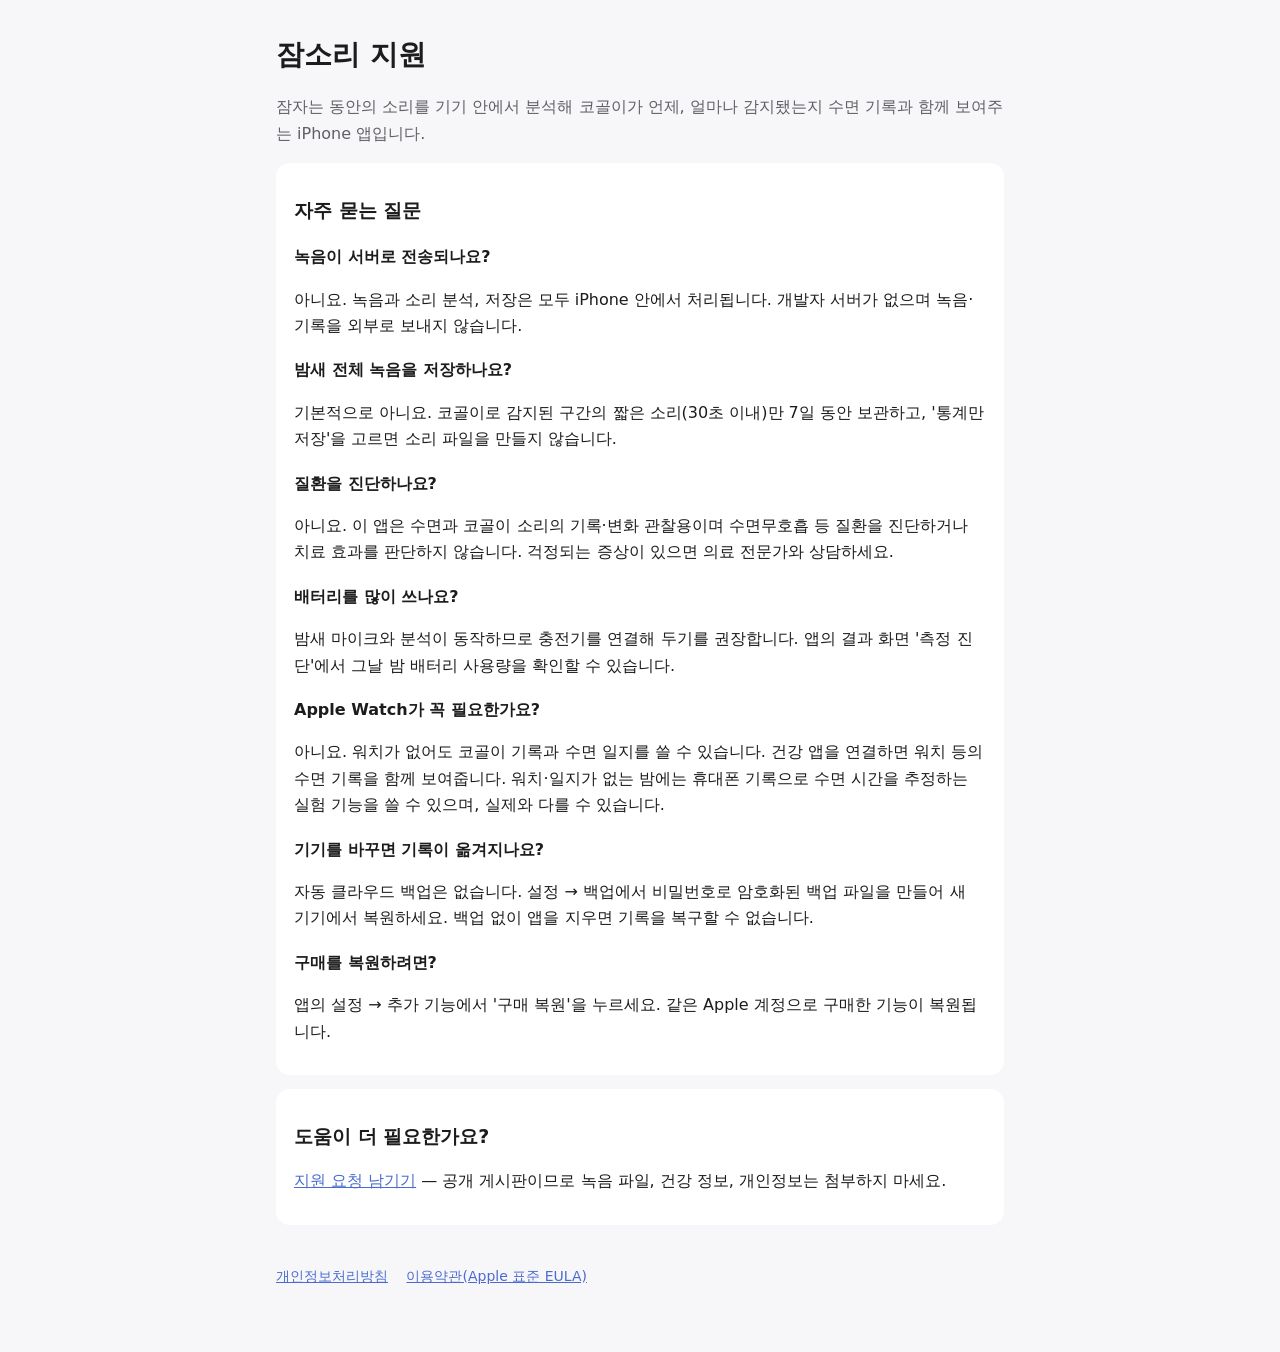
==== index.html @ ad4ef4db "Support and privacy pages for 잠소리" ====
<!doctype html>
<html lang="ko">
<head>
<meta charset="utf-8">
<meta name="viewport" content="width=device-width, initial-scale=1">
<title>잠소리 지원</title>
<link rel="stylesheet" href="styles.css">
</head>
<body>
<main>
  <h1>잠소리 지원</h1>
  <p class="lead">잠자는 동안의 소리를 기기 안에서 분석해 코골이가 언제, 얼마나 감지됐는지 수면 기록과 함께 보여주는 iPhone 앱입니다.</p>

  <section class="card">
    <h2>자주 묻는 질문</h2>
    <h3>녹음이 서버로 전송되나요?</h3>
    <p>아니요. 녹음과 소리 분석, 저장은 모두 iPhone 안에서 처리됩니다. 개발자 서버가 없으며 녹음·기록을 외부로 보내지 않습니다.</p>
    <h3>밤새 전체 녹음을 저장하나요?</h3>
    <p>기본적으로 아니요. 코골이로 감지된 구간의 짧은 소리(30초 이내)만 7일 동안 보관하고, '통계만 저장'을 고르면 소리 파일을 만들지 않습니다.</p>
    <h3>질환을 진단하나요?</h3>
    <p>아니요. 이 앱은 수면과 코골이 소리의 기록·변화 관찰용이며 수면무호흡 등 질환을 진단하거나 치료 효과를 판단하지 않습니다. 걱정되는 증상이 있으면 의료 전문가와 상담하세요.</p>
    <h3>배터리를 많이 쓰나요?</h3>
    <p>밤새 마이크와 분석이 동작하므로 충전기를 연결해 두기를 권장합니다. 앱의 결과 화면 '측정 진단'에서 그날 밤 배터리 사용량을 확인할 수 있습니다.</p>
    <h3>Apple Watch가 꼭 필요한가요?</h3>
    <p>아니요. 워치가 없어도 코골이 기록과 수면 일지를 쓸 수 있습니다. 건강 앱을 연결하면 워치 등의 수면 기록을 함께 보여줍니다. 워치·일지가 없는 밤에는 휴대폰 기록으로 수면 시간을 추정하는 실험 기능을 쓸 수 있으며, 실제와 다를 수 있습니다.</p>
    <h3>기기를 바꾸면 기록이 옮겨지나요?</h3>
    <p>자동 클라우드 백업은 없습니다. 설정 → 백업에서 비밀번호로 암호화된 백업 파일을 만들어 새 기기에서 복원하세요. 백업 없이 앱을 지우면 기록을 복구할 수 없습니다.</p>
    <h3>구매를 복원하려면?</h3>
    <p>앱의 설정 → 추가 기능에서 '구매 복원'을 누르세요. 같은 Apple 계정으로 구매한 기능이 복원됩니다.</p>
  </section>

  <section class="card">
    <h2>도움이 더 필요한가요?</h2>
    <p><a href="https://github.com/hiorio/jamsori-support/issues">지원 요청 남기기</a> — 공개 게시판이므로 녹음 파일, 건강 정보, 개인정보는 첨부하지 마세요.</p>
  </section>

  <footer>
    <a href="privacy/">개인정보처리방침</a>
    <a href="https://www.apple.com/legal/internet-services/itunes/dev/stdeula/">이용약관(Apple 표준 EULA)</a>
  </footer>
</main>
</body>
</html>
---- styles.css ----
:root { --bg: #f7f7fa; --fg: #1c1c1e; --muted: #5f5f66; --card: #fff; --accent: #4a6bd1; }
@media (prefers-color-scheme: dark) { :root { --bg: #0e0f1a; --fg: #f2f2f7; --muted: #a0a0aa; --card: #1a1b28; --accent: #8fd3c9; } }
* { box-sizing: border-box; }
body { margin: 0; background: var(--bg); color: var(--fg); font: 16px/1.65 -apple-system, system-ui, "Apple SD Gothic Neo", "Noto Sans KR", sans-serif; }
main { max-width: 760px; margin: 0 auto; padding: 32px 16px 64px; }
h1 { font-size: 28px; margin: 0 0 6px; }
h2 { font-size: 19px; margin: 28px 0 8px; }
h3 { font-size: 16px; margin: 18px 0 4px; }
p, li { color: var(--fg); }
.lead { color: var(--muted); }
.card { background: var(--card); border-radius: 14px; padding: 4px 18px 14px; margin: 14px 0; }
a { color: var(--accent); }
footer { margin-top: 40px; color: var(--muted); font-size: 14px; }
footer a { margin-right: 14px; }
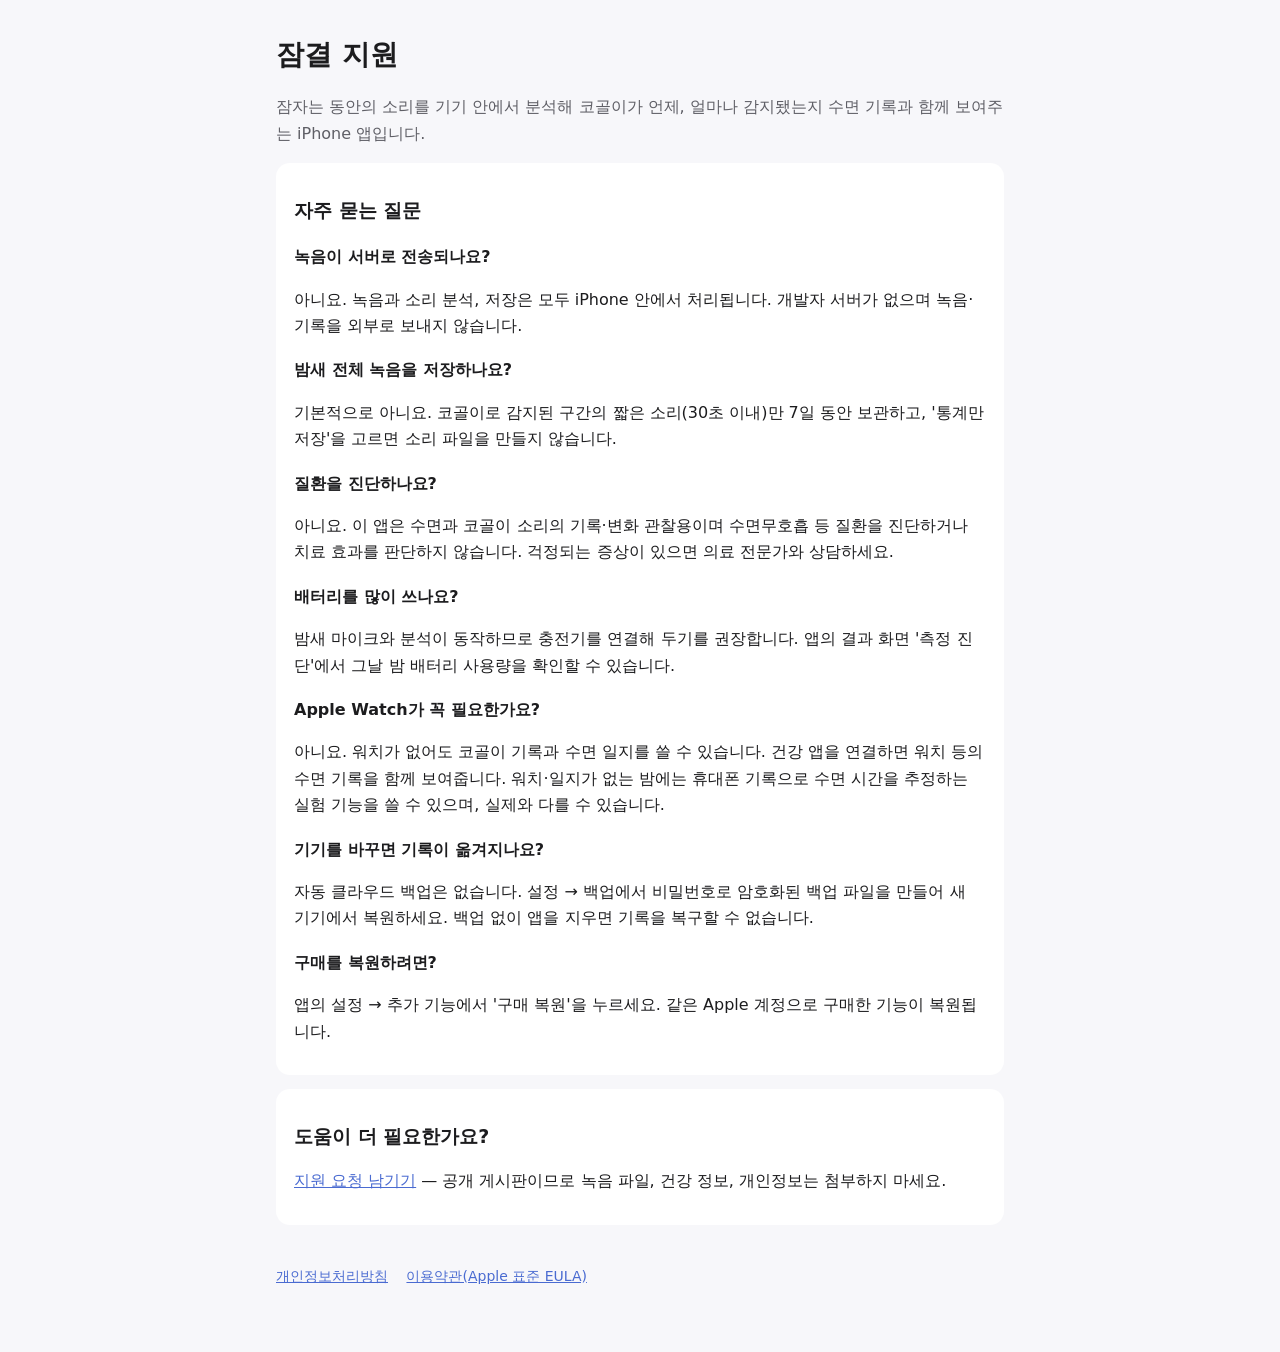
==== commit 483cbe98: "Rename to 잠결 (Drowse); privacy covers heart rate, alarm, on-device assistant" ====
--- a/index.html
+++ b/index.html
@@ -3,12 +3,12 @@
 <head>
 <meta charset="utf-8">
 <meta name="viewport" content="width=device-width, initial-scale=1">
-<title>잠소리 지원</title>
+<title>잠결 지원</title>
 <link rel="stylesheet" href="styles.css">
 </head>
 <body>
 <main>
-  <h1>잠소리 지원</h1>
+  <h1>잠결 지원</h1>
   <p class="lead">잠자는 동안의 소리를 기기 안에서 분석해 코골이가 언제, 얼마나 감지됐는지 수면 기록과 함께 보여주는 iPhone 앱입니다.</p>
 
   <section class="card">
@@ -31,7 +31,7 @@
 
   <section class="card">
     <h2>도움이 더 필요한가요?</h2>
-    <p><a href="https://github.com/hiorio/jamsori-support/issues">지원 요청 남기기</a> — 공개 게시판이므로 녹음 파일, 건강 정보, 개인정보는 첨부하지 마세요.</p>
+    <p><a href="https://github.com/hiorio/drowse-support/issues">지원 요청 남기기</a> — 공개 게시판이므로 녹음 파일, 건강 정보, 개인정보는 첨부하지 마세요.</p>
   </section>
 
   <footer>
